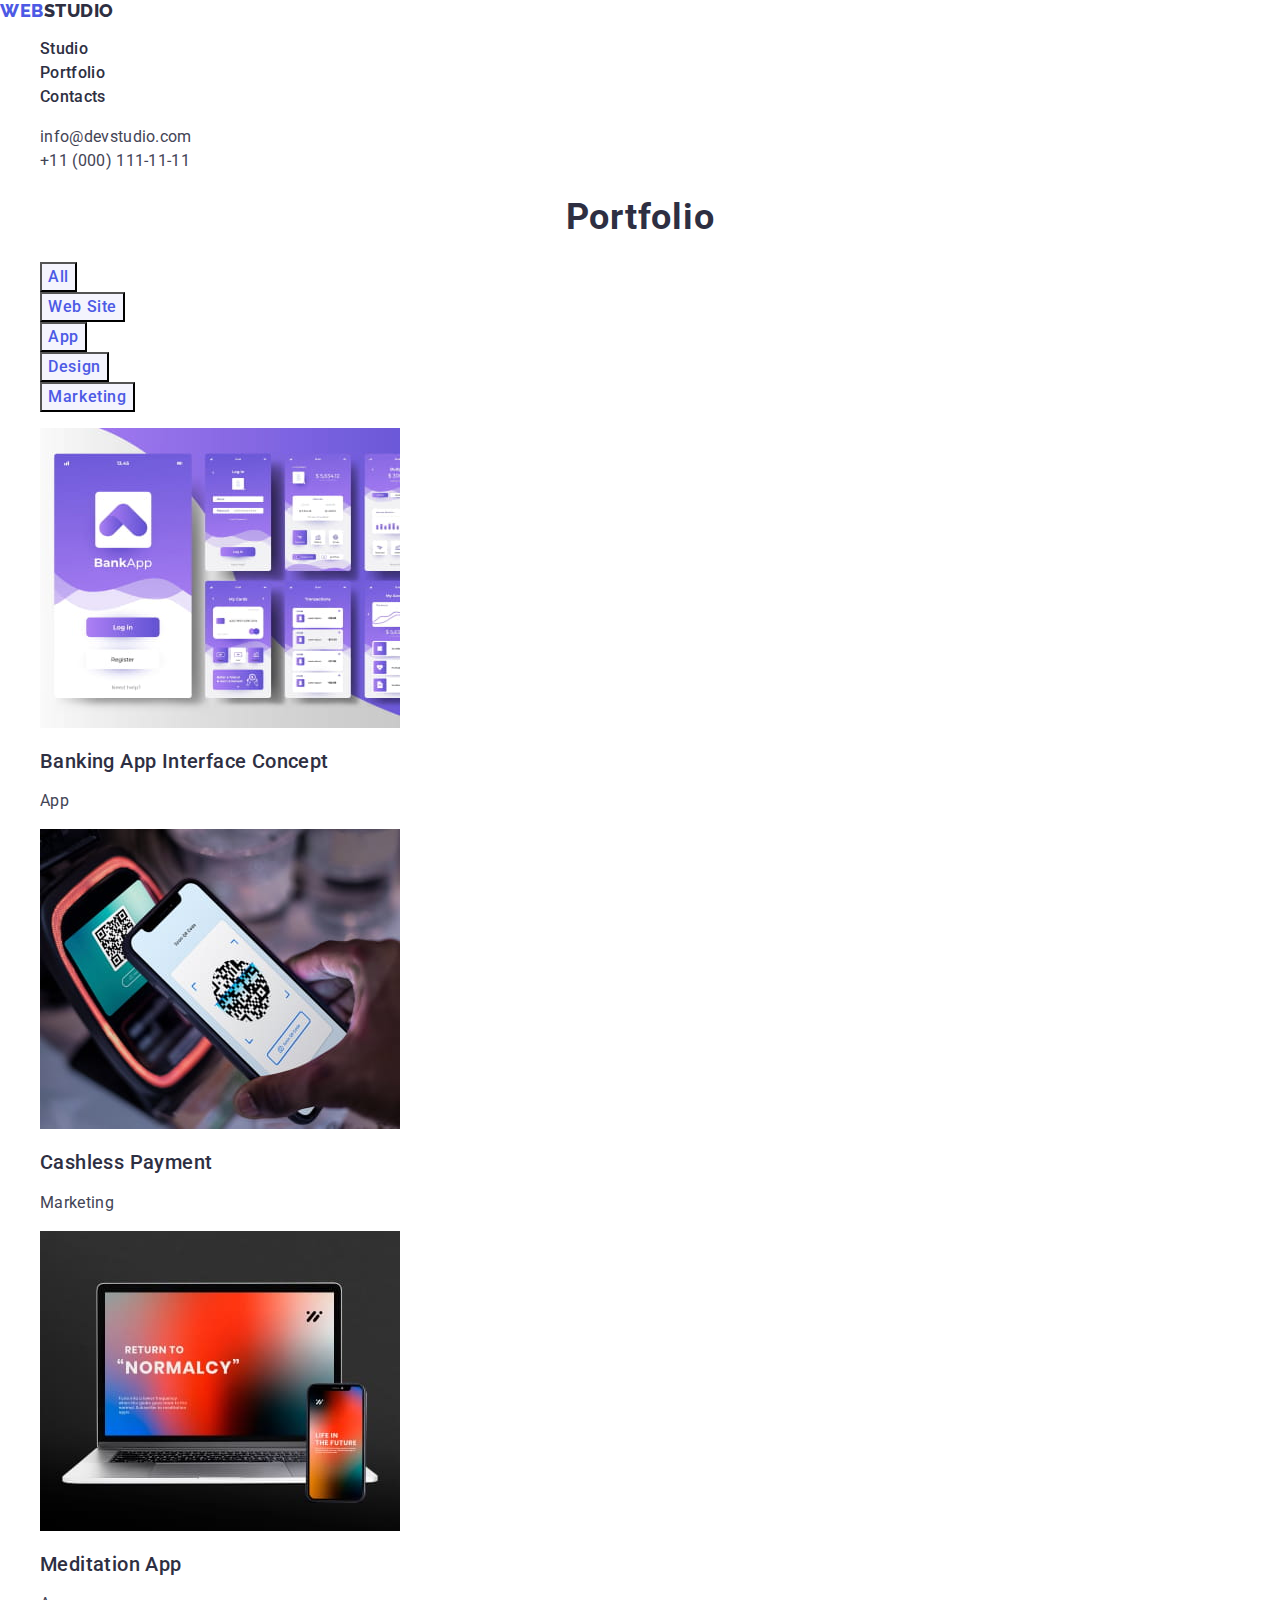
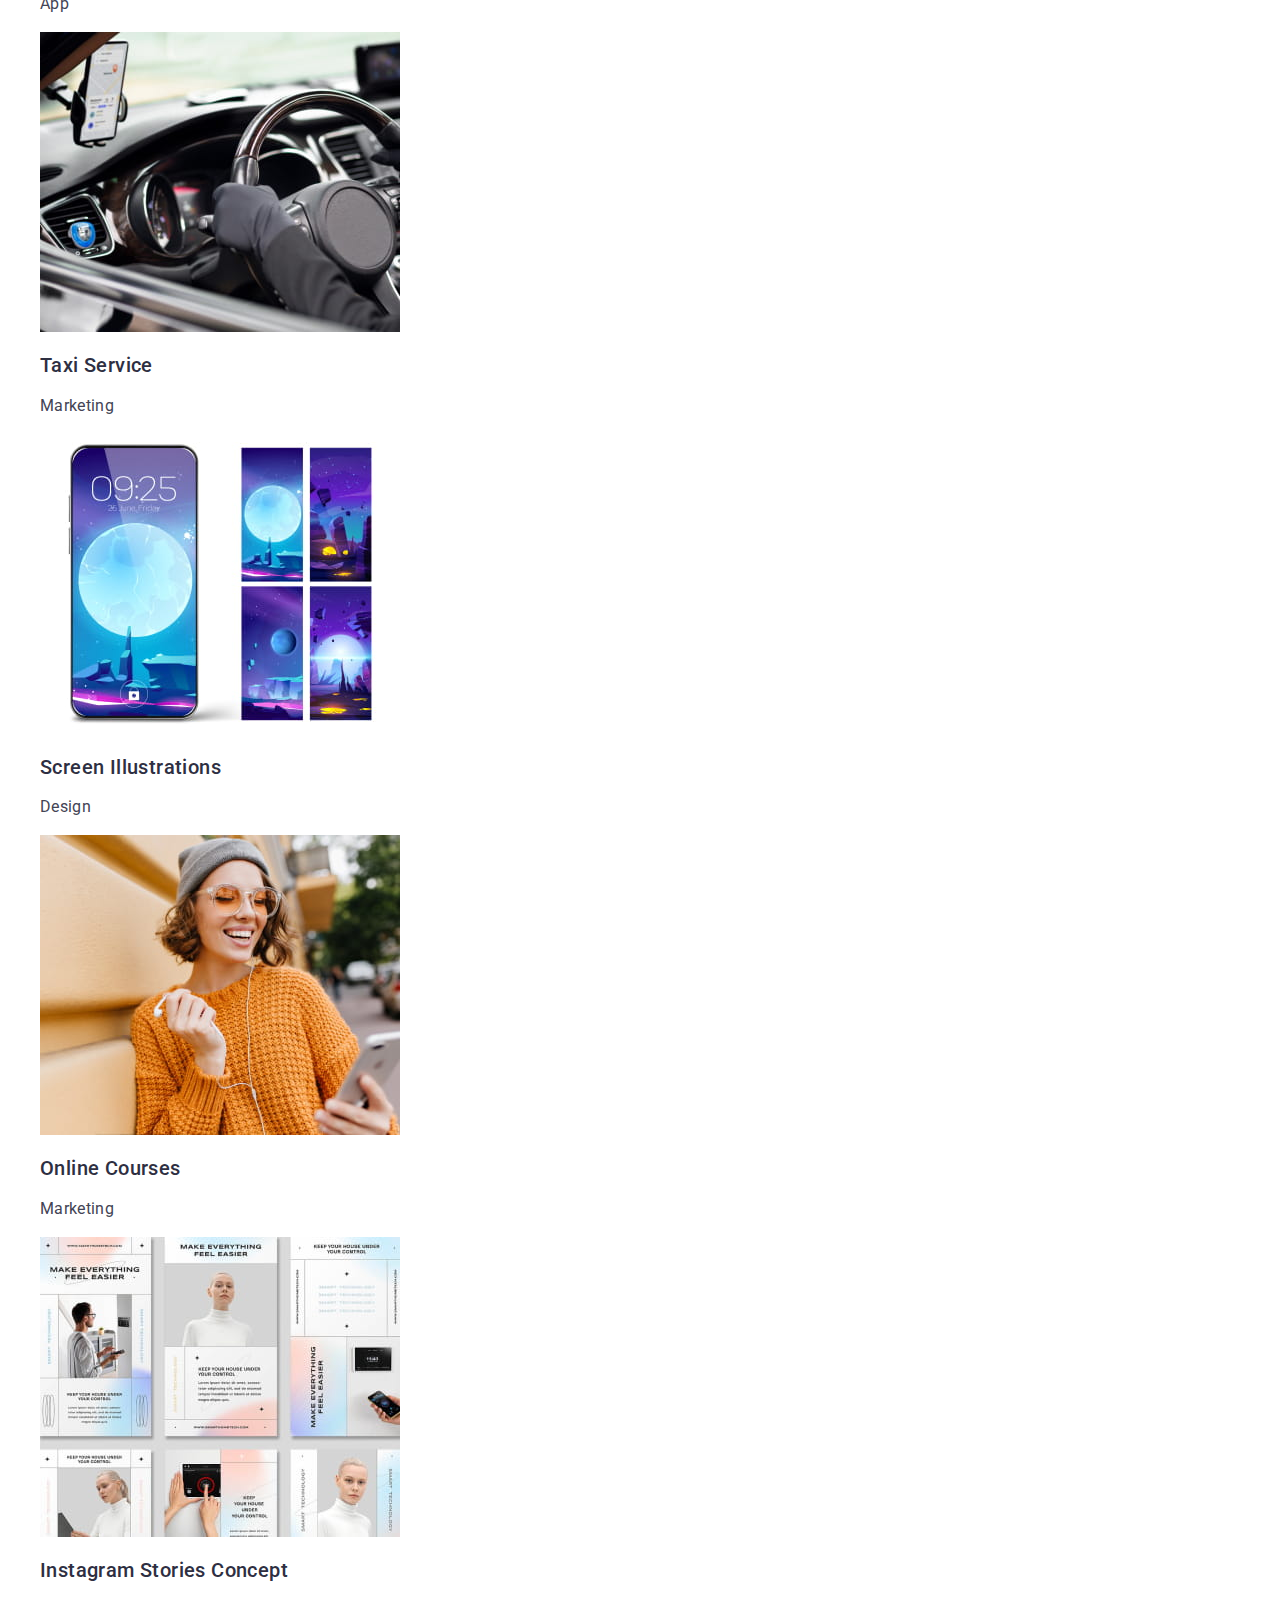
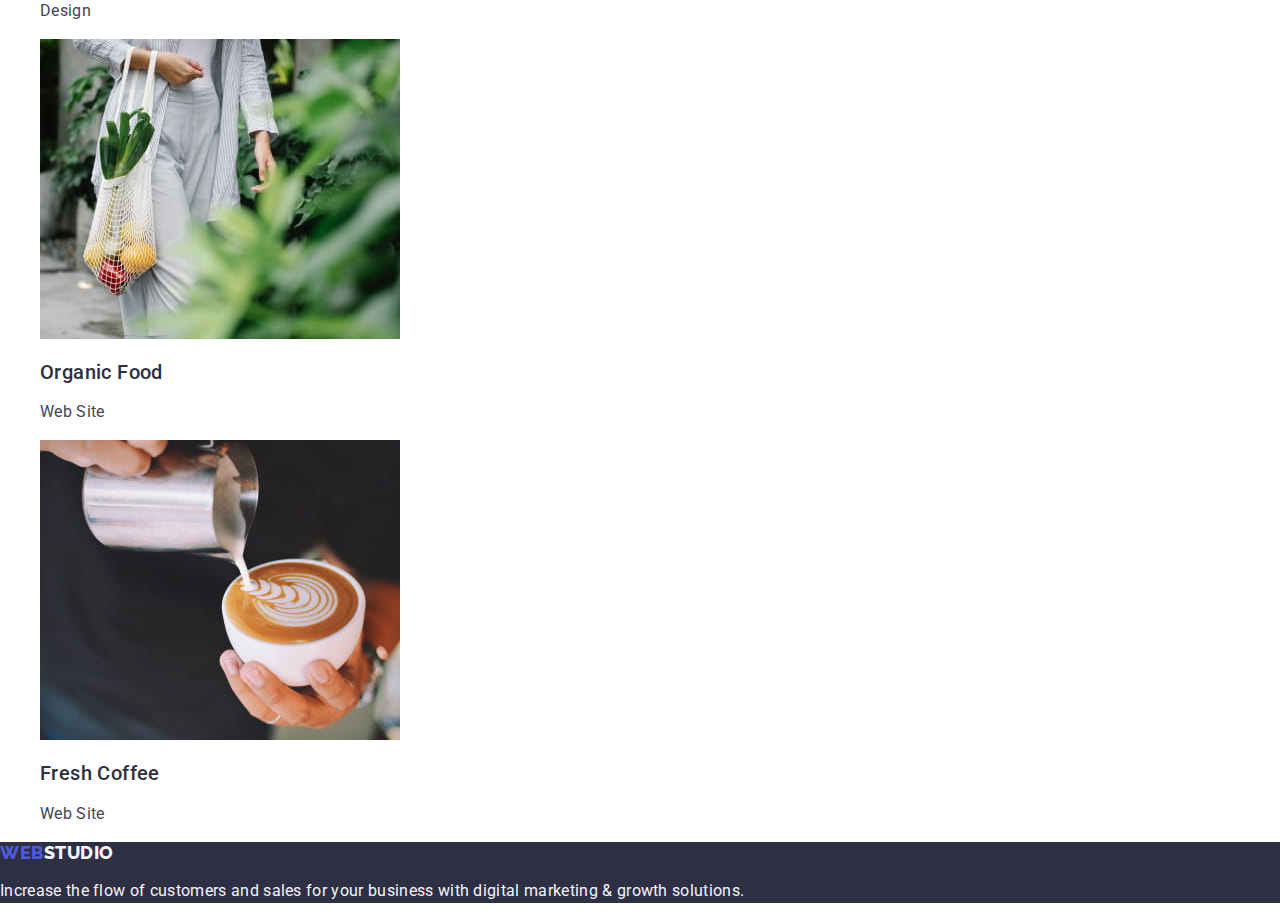
==== portfolio.html @ bcb32aa7 "add" ====
<!DOCTYPE html>
<html lang="en">
  <head>
    <meta charset="UTF-8">
    <meta name="viewport" content="width=device-width, initial-scale=1.0">
    <link rel="preconnect" href="https://fonts.googleapis.com">
    <link rel="preconnect" href="https://fonts.gstatic.com" crossorigin>
    <link
      href="https://fonts.googleapis.com/css2?family=Raleway:wght@800&family=Roboto:wght@400;500;700;900&display=swap"
      rel="stylesheet"
    >
    <link
      rel="stylesheet"
      href="https://cdnjs.cloudflare.com/ajax/libs/modern-normalize/1.0.0/modern-normalize.min.css"
    >
    <link rel="stylesheet" href="./css/styles.css">
    <title>Portfolio</title>
  </head>
  <body>
    
    <!--Шапка сайту-->
    <header class="header">
      <nav>
        <a class="logo link" href="./index.html">Web<span class="logo-color link">Studio</span></a>
        <ul class="menu-list list">
          <li class="menu-item">
            <a class="menu-link link" href="./index.html">Studio</a>
          </li>
          <li class="menu-item">
            <a class="menu-link link" href="./portfolio.html">Portfolio</a>
          </li>
          <li class="menu-item">
            <a class="menu-link link" href="">Contacts</a>
          </li>
        </ul>
      </nav>
        <address class="header-contacts">
          <ul class="address-list list">
            <li class="address-item">
              <a class="contact-link link" href="mailto:info@devstudio.com">info@devstudio.com</a>
            </li>
            <li class="address-item">
              <a class="contact-link link" href="tel:+110001111111">+11 (000) 111-11-11</a>
            </li>
          </ul>
        </address>
    </header>

    <main>
      <section class="gallery">
        <h1 class="section-title">Portfolio</h1>

        <!--Каталог -->
        <ul class="catalog-list list">
          <li class="catalog-item">
            <button class="menu-btn" type="button">All</button>
          </li>
          <li class="catalog-item">
            <button class="menu-btn" type="button">Web Site</button>
          </li>
          <li class="catalog-item">
            <button class="menu-btn" type="button">App</button>
          </li>
          <li class="catalog-item">
            <button class="menu-btn" type="button">Design</button>
          </li>
          <li class="catalog-item">
            <button class="menu-btn" type="button">Marketing</button>
          </li>
        </ul>

        <!--Галерея-->
        <ul class="gallery-list list">
          <li class="gallery-item">
            <a class="gallery-link link" href="">
            <img src="./images/gallery/img1.jpg" alt="App" width="360" height="300">
            <h2 class="gallery-title">Banking App Interface Concept</h2>
            <p class="gallery-name">App</p>
            </a>
          </li>
          <li class="gallery-item">
            <a class="gallery-link link" href="">
            <img src="./images/gallery/img2.jpg" alt="Phone" width="360" height="300">
            <h2 class="gallery-title">Cashless Payment</h2>
            <p class="gallery-name">Marketing</p>
            </a>
          </li>
          <li class="gallery-item">
            <a class="gallery-link link" href="">
            <img src="./images/gallery/img3.jpg" alt="Notebook" width="360" height="300">
            <h2 class="gallery-title">Meditation App</h2>
            <p class="gallery-name">App</p>
            </a>
          </li>
          <li class="gallery-item">
            <a class="gallery-link link" href="">
            <img src="./images/gallery/img4.jpg" alt="Car" width="360" height="300">
            <h2 class="gallery-title">Taxi Service</h2>
            <p class="gallery-name">Marketing</p>
            </a>
          </li>
          <li class="gallery-item">
            <a class="gallery-link link" href="">
            <img src="./images/gallery/img5.jpg" alt="Iphone" width="360" height="300">
            <h2 class="gallery-title">Screen Illustrations</h2>
            <p class="gallery-name">Design</p>
            </a>
          </li>
          <li class="gallery-item">
            <a class="gallery-link link" href="">
            <img src="./images/gallery/img6.jpg" alt="Women" width="360" height="300">
            <h2 class="gallery-title">Online Courses</h2>
            <p class="gallery-name">Marketing</p>
            </a>
          </li>
          <li class="gallery-item">
            <a class="gallery-link link" href="">
            <img src="./images/gallery/img7.jpg" alt="Instagram" width="360" height="300">
            <h2 class="gallery-title">Instagram Stories Concept</h2>
            <p class="gallery-name">Design</p>
            </a>
          </li>
          <li class="gallery-item">
            <a class="gallery-link link" href="">
            <img src="./images/gallery/img8.jpg" alt="Bag" width="360" height="300">
            <h2 class="gallery-title">Organic Food</h2>
            <p class="gallery-name">Web Site</p>
            </a>
          </li>
          <li class="gallery-item">
            <a class="gallery-link link" href="">
            <img src="./images/gallery/img9.jpg" alt="Coffe" width="360" height="300">
            <h2 class="gallery-title">Fresh Coffee</h2>
            <p class="gallery-name">Web Site</p>
            </a>
          </li>
        </ul>
      </section>
    </main>

    <!-- Підвал-->
    <footer class="footer">
      <a class="footer-logo link" href="/">Web<span class="footer-color link">Studio</span></a>
      <p class="footer-text">
        Increase the flow of customers and sales for your business with digital marketing & growth
        solutions.
      </p>
    </footer>
  </body>
</html>
---- css/styles.css ----
:root {
  --navyblue: #2e2f42;
  --slate: #434455;
  --white: #fff;
  --iris: #4d5ae5;
  --ocean: #404bbf;
  --cloud: #f4f4fd;
  --cornflower: #e7e9fc;
}

/* Reset Styles */

.list {
  list-style: none;
}

.link {
  text-decoration: none;
}

/* ОСНОВНІ СТИЛІ */

body {
  font-family: 'Roboto', sans-serif;
  font-size: 16px;
  font-style: normal;
  font-weight: 400;
  color: #434455;
  letter-spacing: 0.02em;
  background-color: #ffffff;
}

/* Шапка сайту */

.header {
  background-color: var(--white);
}

.logo {
  color: var(--iris);
  font-family: 'Raleway', sans-serif;
  font-size: 18px;
  font-style: normal;
  font-weight: 800;
  line-height: 1.17;
  letter-spacing: 0.54px;
  text-transform: uppercase;
}

.logo-color {
  color: var(--navyblue);
  font-family: 'Raleway', sans-serif;
  font-size: 18px;
  font-style: normal;
  font-weight: 800;
  line-height: 1.17;
  letter-spacing: 0.54px;
  text-transform: uppercase;
}

.menu-link {
  color: var(--navyblue);
  font-size: 16px;
  font-style: normal;
  font-weight: 500;
  line-height: 1.5;
  letter-spacing: 0.32px;
}

.menu-link:hover,
.menu-link:focus {
  color: var(--ocean);
}

.header-contacts {
  font-style: normal
}

.contact-link {
  color: var(--slate);
  line-height: 1.5;
  letter-spacing: 0.32px;
}

.contact-link:hover,
.contact-link:focus {
  color: var(--ocean);
}

/* Блок Герой */

.hero {
  background-color: var(--navyblue);
}

.hero-title {
  color: var(--white);
  text-align: center;
  font-size: 56px;
  font-weight: 700;
  line-height: 1.07;
  letter-spacing: 1.12px;
}

.hero-button {
  color: var(--white);
  background-color: var(--iris);
  font-weight: 500;
  line-height: 1.5;
  letter-spacing: 0.04em;
  cursor: pointer;
}

.hero-button:hover,
.hero-button:focus {
  background-color: var(--ocean);
}

/* Інформаційний блок */

.info-title {
  color: var(--navyblue);
  font-size: 20px;
  font-weight: 500;
  line-height: 1.2;
  letter-spacing: 0.02em;
}

.info-text {
  color: var(--slate);
  line-height: 1.5;
  letter-spacing: 0.02em;
}

/* Секція */

.section-title {
  color: var(--navyblue);
  text-align: center;
  font-size: 36px;
  font-weight: 700;
  line-height: 1.11;
  letter-spacing: 0.02em;
  text-transform: capitalize;
}

/* Чим ми займаємося */

/* Наша команда */

.team {
  background-color: var(--cloud);
}

.team-list {
  background-color: var(--white);
}

.team-item {
  background-color: var(--white);
}

.team-name {
  color: var(--navyblue);
  font-size: 20px;
  font-weight: 500;
  line-height: 1.2;
  letter-spacing: 0.02em;
}

.team-position {
  color: var(--slate);
  line-height: 1.5;
  letter-spacing: 0.02em;
}

/* Підвал */

.footer {
  background-color: var(--navyblue);
}

.footer-logo {
  color: var(--iris);
  font-family: 'Raleway', sans-serif;
  font-size: 18px;
  font-style: normal;
  font-weight: 800;
  line-height: 1.17;
  letter-spacing: 0.03em;
  text-transform: uppercase;
}

.footer-color {
  color: var(--cloud);
  font-family: 'Raleway', sans-serif;
  font-size: 18px;
  font-style: normal;
  font-weight: 800;
  line-height: 1.17;
  letter-spacing: 0.03em;
  text-transform: uppercase;
}

.footer-text {
  color: var(--cloud);
  line-height: 1.5;
  letter-spacing: 0.02em;
}

/* Styles PORTFOLIO */

/* Каталог */

.menu-btn {
  color: var(--iris);
  background-color: var(--cloud);
  font-weight: 500;
  line-height: 1.5;
  letter-spacing: 0.04em;
  cursor: pointer;
}

.menu-btn:hover,
.menu-btn:focus {
  color: var(--white);
  background-color: var(--ocean);
}

/* Галерея */

.gallery-title {
  color: var(--navyblue);
  font-size: 20px;
  font-weight: 500;
  line-height: 1.2;
  letter-spacing: 0.02em;
}

.gallery-name {
  font-size: 16px;
  color: var(--slate);
  line-height: 1.5;
  letter-spacing: 0.02em;
}
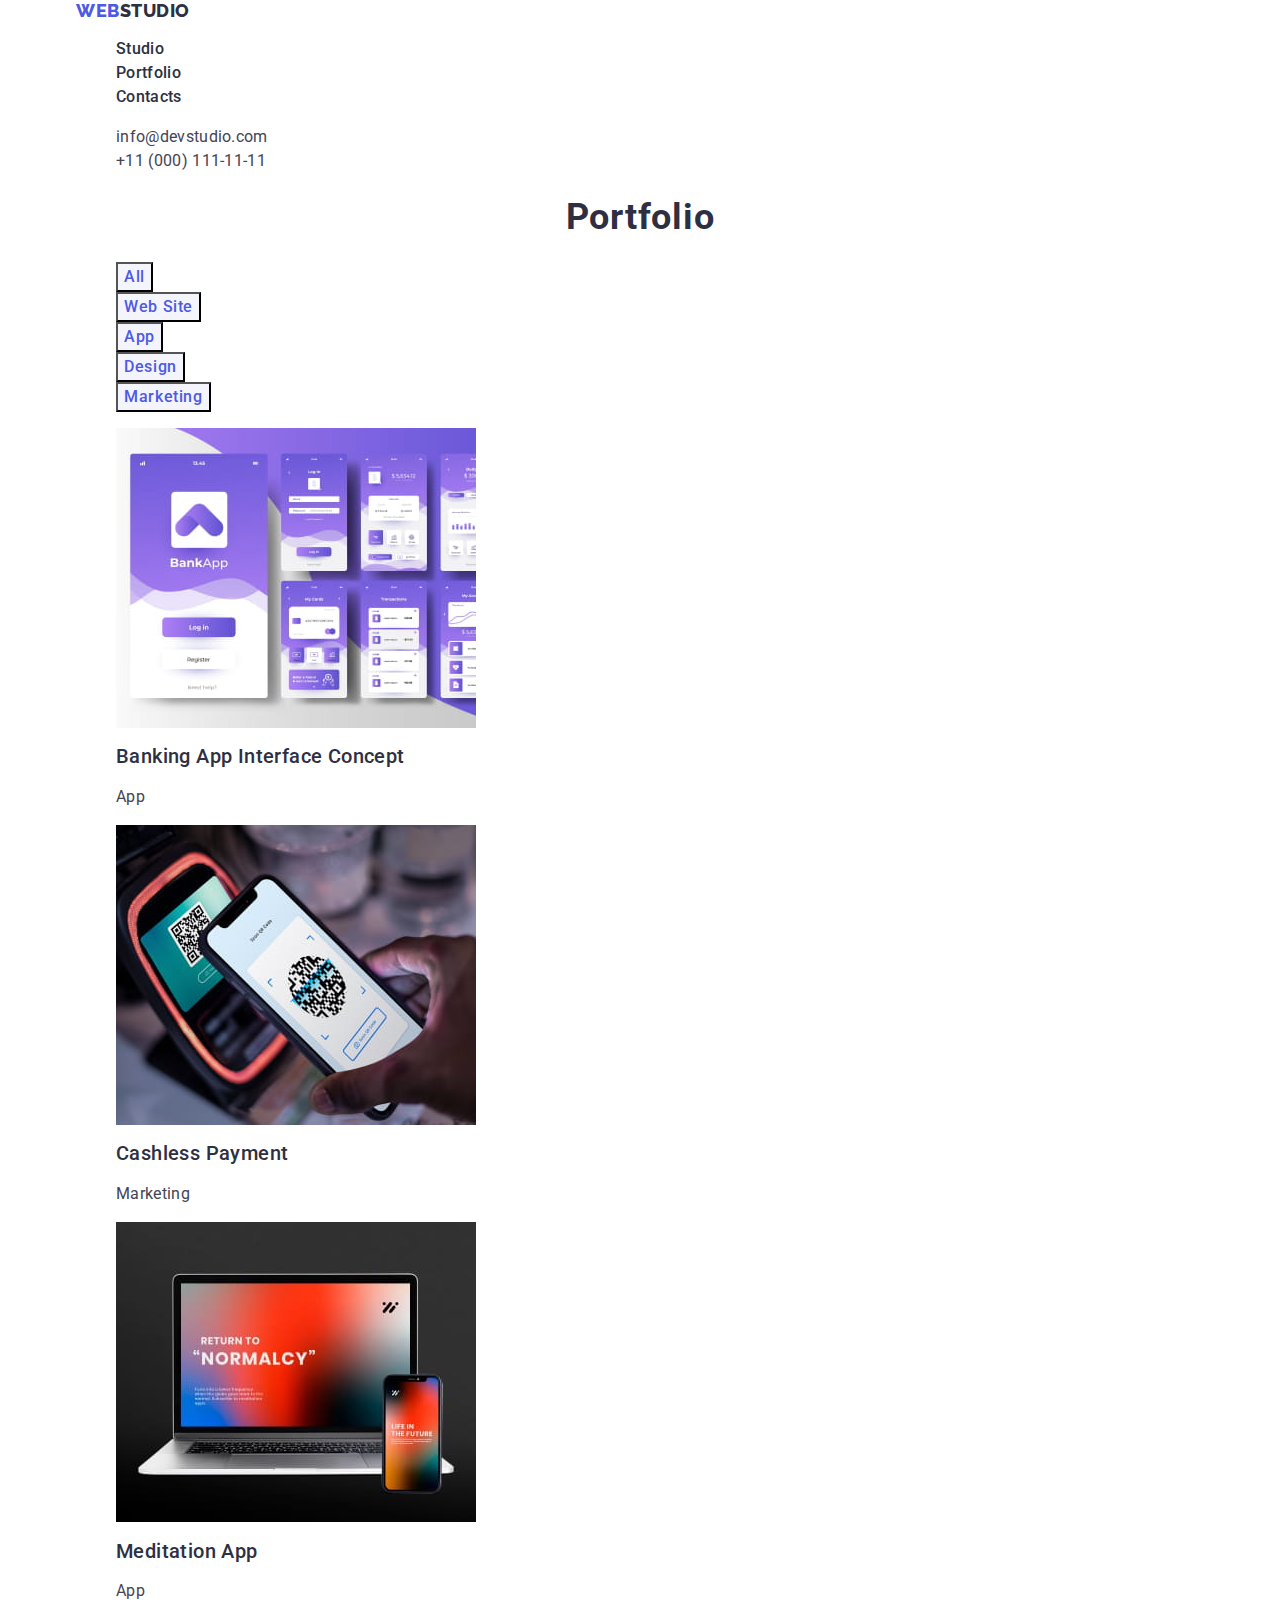
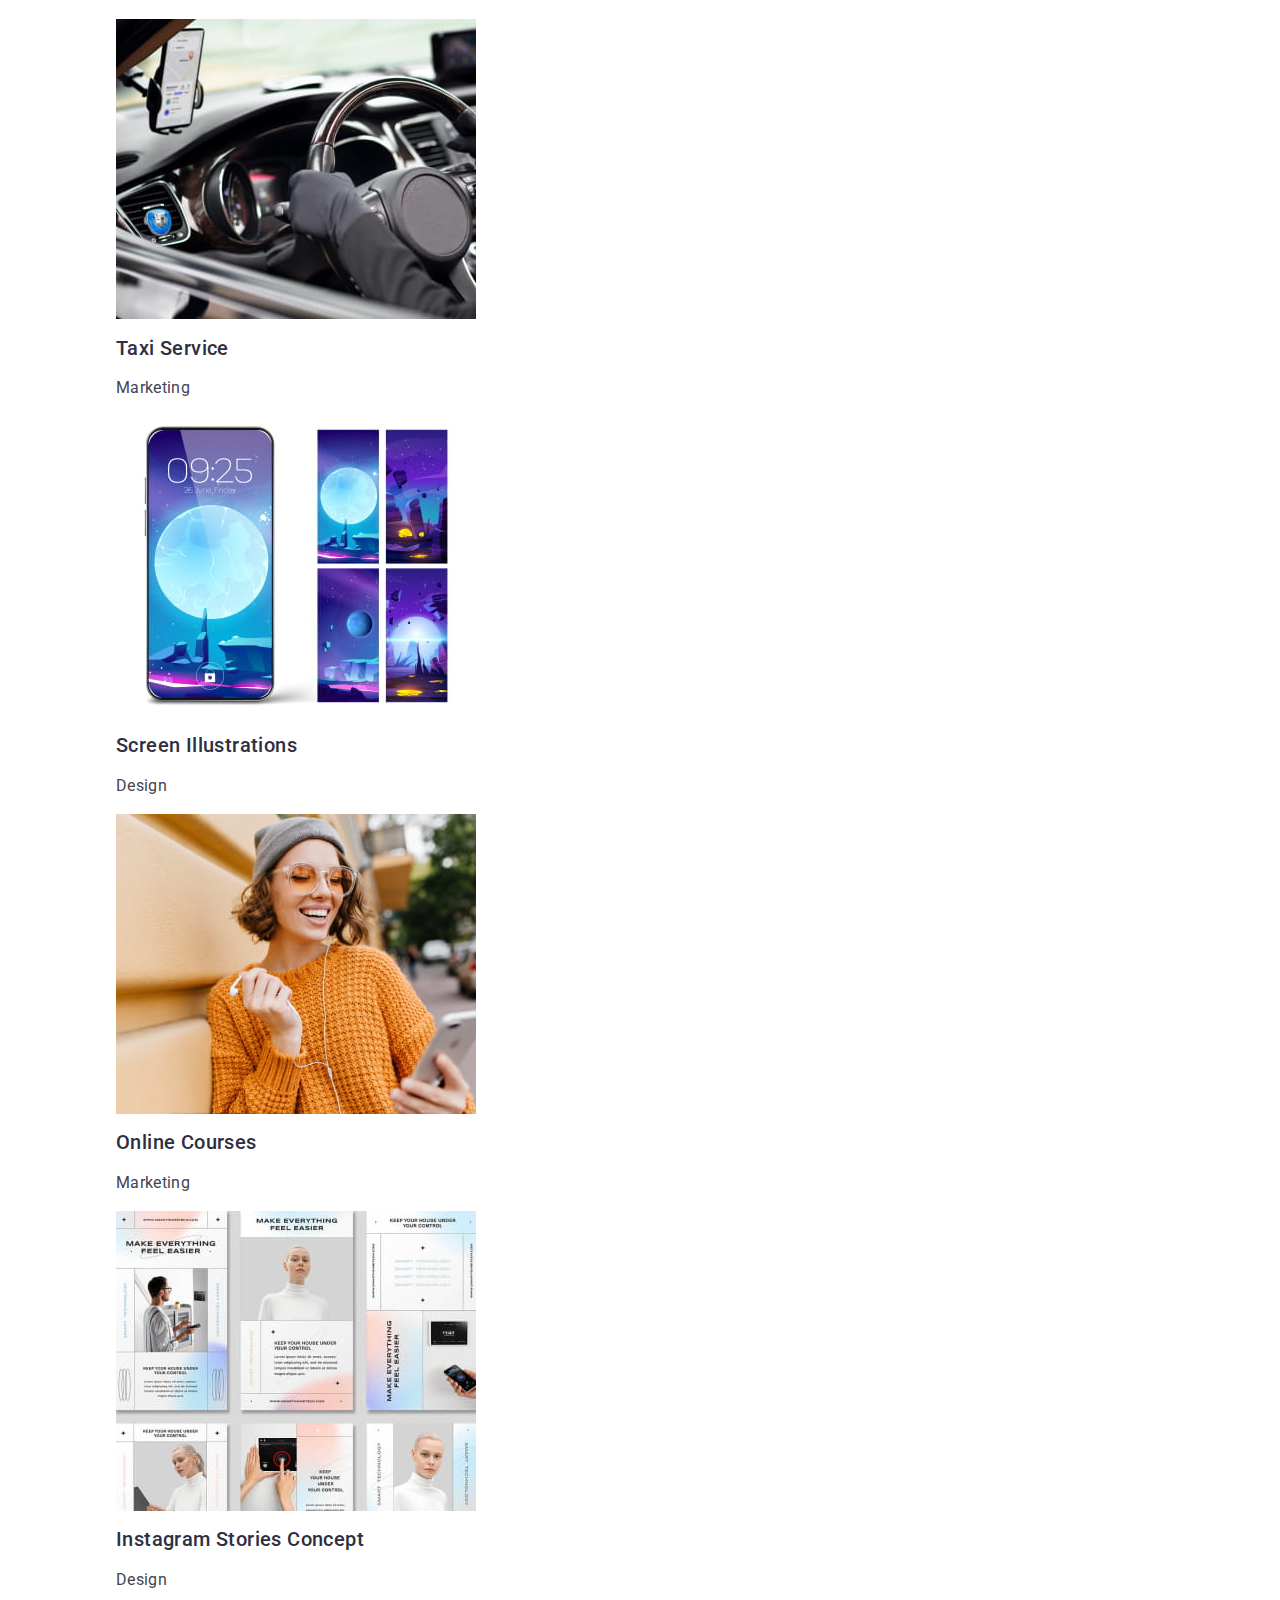
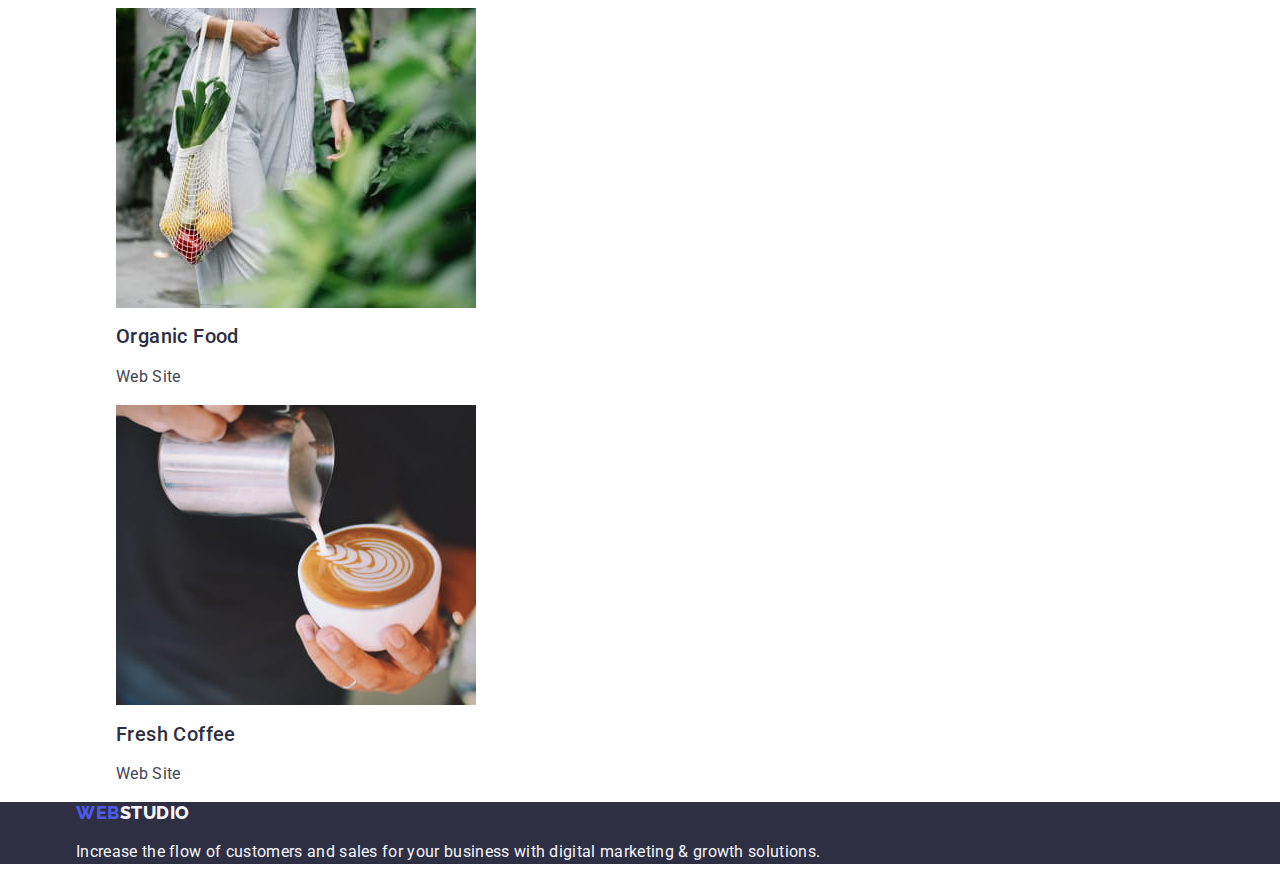
==== commit 5ffc63d1: "add" ====
--- a/portfolio.html
+++ b/portfolio.html
@@ -20,6 +20,7 @@
     
     <!--Шапка сайту-->
     <header class="header">
+      <div class="container">
       <nav>
         <a class="logo link" href="./index.html">Web<span class="logo-color link">Studio</span></a>
         <ul class="menu-list list">
@@ -44,10 +45,12 @@
             </li>
           </ul>
         </address>
+      </div>
     </header>
 
     <main>
       <section class="gallery">
+        <div class="container">
         <h1 class="section-title">Portfolio</h1>
 
         <!--Каталог -->
@@ -135,16 +138,19 @@
             </a>
           </li>
         </ul>
+      </div>
       </section>
     </main>
 
     <!-- Підвал-->
     <footer class="footer">
+      <div class="container">
       <a class="footer-logo link" href="/">Web<span class="footer-color link">Studio</span></a>
       <p class="footer-text">
         Increase the flow of customers and sales for your business with digital marketing & growth
         solutions.
       </p>
+    </div>
     </footer>
   </body>
 </html>
--- a/css/styles.css
+++ b/css/styles.css
@@ -30,6 +30,31 @@
   background-color: #ffffff;
 }
 
+img {
+  display: block;
+  max-width: 100%;
+  height: auto;
+}
+
+.visually-hidden {
+  position: absolute;
+  width: 1px;
+  height: 1px;
+  margin: -1px;
+  border: 0;
+  padding: 0;
+  white-space: nowrap;
+  clip-path: inset(100%);
+  clip: rect(0 0 0 0);
+  overflow: hidden;
+}
+
+.container {
+  width: 1158px;
+  margin: 0 auto;
+  padding: 0 15px;
+}
+
 /* Шапка сайту */
 
 .header {
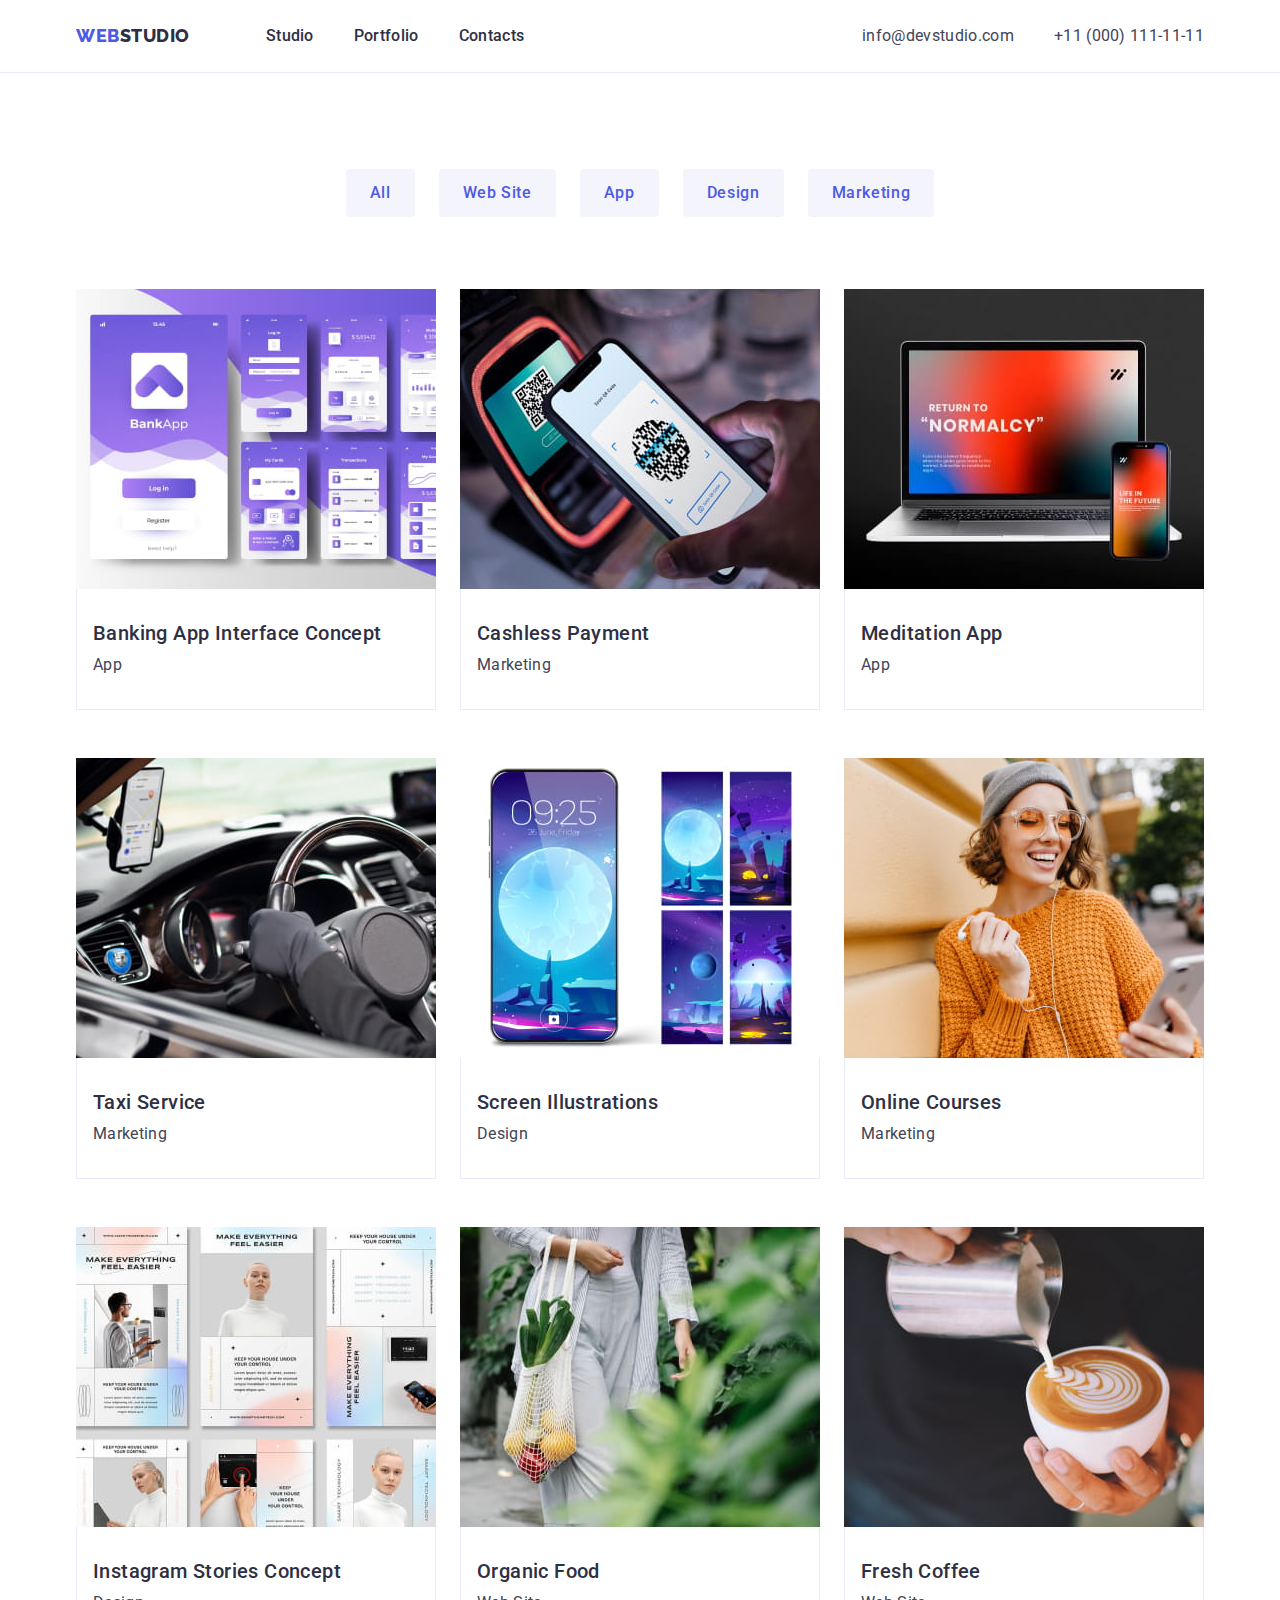
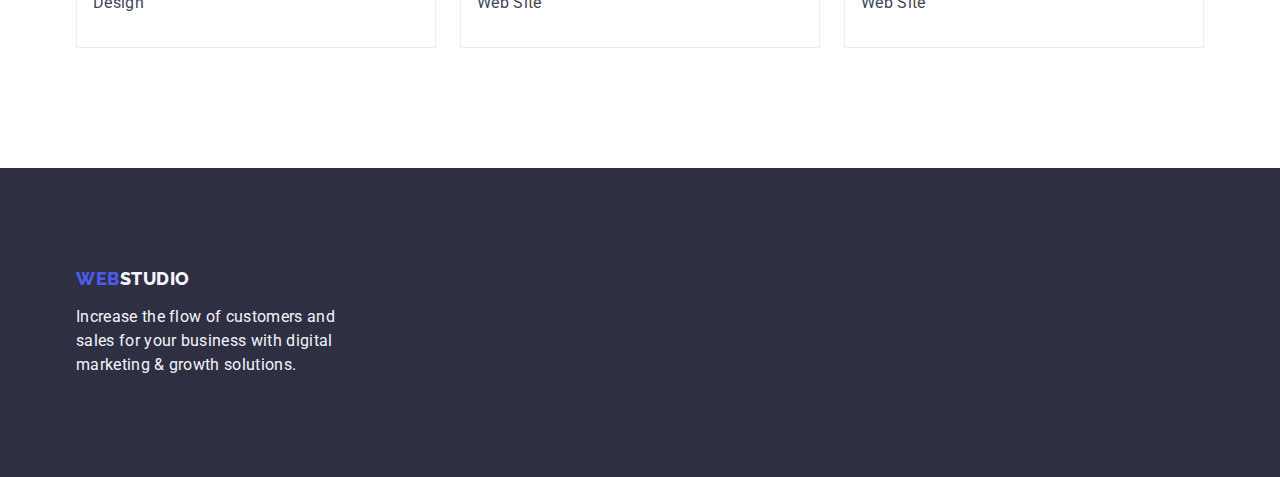
==== commit c124a023: "add" ====
--- a/portfolio.html
+++ b/portfolio.html
@@ -1,40 +1,41 @@
 <!DOCTYPE html>
 <html lang="en">
   <head>
-    <meta charset="UTF-8">
-    <meta name="viewport" content="width=device-width, initial-scale=1.0">
-    <link rel="preconnect" href="https://fonts.googleapis.com">
-    <link rel="preconnect" href="https://fonts.gstatic.com" crossorigin>
+    <meta charset="UTF-8" />
+    <meta name="viewport" content="width=device-width, initial-scale=1.0" />
+    <link rel="preconnect" href="https://fonts.googleapis.com" />
+    <link rel="preconnect" href="https://fonts.gstatic.com" crossorigin />
     <link
       href="https://fonts.googleapis.com/css2?family=Raleway:wght@800&family=Roboto:wght@400;500;700;900&display=swap"
       rel="stylesheet"
-    >
+    />
     <link
       rel="stylesheet"
       href="https://cdnjs.cloudflare.com/ajax/libs/modern-normalize/1.0.0/modern-normalize.min.css"
-    >
-    <link rel="stylesheet" href="./css/styles.css">
+    />
+    <link rel="stylesheet" href="./css/styles.css" />
     <title>Portfolio</title>
   </head>
   <body>
-    
     <!--Шапка сайту-->
     <header class="header">
-      <div class="container">
-      <nav>
-        <a class="logo link" href="./index.html">Web<span class="logo-color link">Studio</span></a>
-        <ul class="menu-list list">
-          <li class="menu-item">
-            <a class="menu-link link" href="./index.html">Studio</a>
-          </li>
-          <li class="menu-item">
-            <a class="menu-link link" href="./portfolio.html">Portfolio</a>
-          </li>
-          <li class="menu-item">
-            <a class="menu-link link" href="">Contacts</a>
-          </li>
-        </ul>
-      </nav>
+      <div class="container header-nav">
+        <nav class="header-nav">
+          <a class="logo link" href="./index.html"
+            >Web<span class="logo-color link">Studio</span></a
+          >
+          <ul class="menu-list list">
+            <li class="menu-item">
+              <a class="menu-link link" href="./index.html">Studio</a>
+            </li>
+            <li class="menu-item">
+              <a class="menu-link link" href="./portfolio.html">Portfolio</a>
+            </li>
+            <li class="menu-item">
+              <a class="menu-link link" href="">Contacts</a>
+            </li>
+          </ul>
+        </nav>
         <address class="header-contacts">
           <ul class="address-list list">
             <li class="address-item">
@@ -51,106 +52,124 @@
     <main>
       <section class="gallery">
         <div class="container">
-        <h1 class="section-title">Portfolio</h1>
+          <h1 class="visually-hidden">Portfolio</h1>
 
-        <!--Каталог -->
-        <ul class="catalog-list list">
-          <li class="catalog-item">
-            <button class="menu-btn" type="button">All</button>
-          </li>
-          <li class="catalog-item">
-            <button class="menu-btn" type="button">Web Site</button>
-          </li>
-          <li class="catalog-item">
-            <button class="menu-btn" type="button">App</button>
-          </li>
-          <li class="catalog-item">
-            <button class="menu-btn" type="button">Design</button>
-          </li>
-          <li class="catalog-item">
-            <button class="menu-btn" type="button">Marketing</button>
-          </li>
-        </ul>
+          <!--Каталог -->
+          <ul class="catalog-list list">
+            <li class="catalog-item">
+              <button class="menu-btn" type="button">All</button>
+            </li>
+            <li class="catalog-item">
+              <button class="menu-btn" type="button">Web Site</button>
+            </li>
+            <li class="catalog-item">
+              <button class="menu-btn" type="button">App</button>
+            </li>
+            <li class="catalog-item">
+              <button class="menu-btn" type="button">Design</button>
+            </li>
+            <li class="catalog-item">
+              <button class="menu-btn" type="button">Marketing</button>
+            </li>
+          </ul>
 
-        <!--Галерея-->
-        <ul class="gallery-list list">
-          <li class="gallery-item">
-            <a class="gallery-link link" href="">
-            <img src="./images/gallery/img1.jpg" alt="App" width="360" height="300">
-            <h2 class="gallery-title">Banking App Interface Concept</h2>
-            <p class="gallery-name">App</p>
-            </a>
-          </li>
-          <li class="gallery-item">
-            <a class="gallery-link link" href="">
-            <img src="./images/gallery/img2.jpg" alt="Phone" width="360" height="300">
-            <h2 class="gallery-title">Cashless Payment</h2>
-            <p class="gallery-name">Marketing</p>
-            </a>
-          </li>
-          <li class="gallery-item">
-            <a class="gallery-link link" href="">
-            <img src="./images/gallery/img3.jpg" alt="Notebook" width="360" height="300">
-            <h2 class="gallery-title">Meditation App</h2>
-            <p class="gallery-name">App</p>
-            </a>
-          </li>
-          <li class="gallery-item">
-            <a class="gallery-link link" href="">
-            <img src="./images/gallery/img4.jpg" alt="Car" width="360" height="300">
-            <h2 class="gallery-title">Taxi Service</h2>
-            <p class="gallery-name">Marketing</p>
-            </a>
-          </li>
-          <li class="gallery-item">
-            <a class="gallery-link link" href="">
-            <img src="./images/gallery/img5.jpg" alt="Iphone" width="360" height="300">
-            <h2 class="gallery-title">Screen Illustrations</h2>
-            <p class="gallery-name">Design</p>
-            </a>
-          </li>
-          <li class="gallery-item">
-            <a class="gallery-link link" href="">
-            <img src="./images/gallery/img6.jpg" alt="Women" width="360" height="300">
-            <h2 class="gallery-title">Online Courses</h2>
-            <p class="gallery-name">Marketing</p>
-            </a>
-          </li>
-          <li class="gallery-item">
-            <a class="gallery-link link" href="">
-            <img src="./images/gallery/img7.jpg" alt="Instagram" width="360" height="300">
-            <h2 class="gallery-title">Instagram Stories Concept</h2>
-            <p class="gallery-name">Design</p>
-            </a>
-          </li>
-          <li class="gallery-item">
-            <a class="gallery-link link" href="">
-            <img src="./images/gallery/img8.jpg" alt="Bag" width="360" height="300">
-            <h2 class="gallery-title">Organic Food</h2>
-            <p class="gallery-name">Web Site</p>
-            </a>
-          </li>
-          <li class="gallery-item">
-            <a class="gallery-link link" href="">
-            <img src="./images/gallery/img9.jpg" alt="Coffe" width="360" height="300">
-            <h2 class="gallery-title">Fresh Coffee</h2>
-            <p class="gallery-name">Web Site</p>
-            </a>
-          </li>
-        </ul>
-      </div>
+          <!--Галерея-->
+          <ul class="gallery-list list">
+            <li class="gallery-item">
+              <a class="gallery-link link" href="">
+                <img src="./images/gallery/img1.jpg" alt="App" width="360" height="300" />
+                <div class="gallery-description">
+                  <h2 class="gallery-title">Banking App Interface Concept</h2>
+                  <p class="gallery-name">App</p>
+                </div>
+              </a>
+            </li>
+            <li class="gallery-item">
+              <a class="gallery-link link" href="">
+                <img src="./images/gallery/img2.jpg" alt="Phone" width="360" height="300" />
+                <div class="gallery-description">
+                  <h2 class="gallery-title">Cashless Payment</h2>
+                  <p class="gallery-name">Marketing</p>
+                </div>
+              </a>
+            </li>
+            <li class="gallery-item">
+              <a class="gallery-link link" href="">
+                <img src="./images/gallery/img3.jpg" alt="Notebook" width="360" height="300" />
+                <div class="gallery-description">
+                  <h2 class="gallery-title">Meditation App</h2>
+                  <p class="gallery-name">App</p>
+                </div>
+              </a>
+            </li>
+            <li class="gallery-item">
+              <a class="gallery-link link" href="">
+                <img src="./images/gallery/img4.jpg" alt="Car" width="360" height="300" />
+                <div class="gallery-description">
+                  <h2 class="gallery-title">Taxi Service</h2>
+                  <p class="gallery-name">Marketing</p>
+                </div>
+              </a>
+            </li>
+            <li class="gallery-item">
+              <a class="gallery-link link" href="">
+                <img src="./images/gallery/img5.jpg" alt="Iphone" width="360" height="300" />
+                <div class="gallery-description">
+                  <h2 class="gallery-title">Screen Illustrations</h2>
+                  <p class="gallery-name">Design</p>
+                </div>
+              </a>
+            </li>
+            <li class="gallery-item">
+              <a class="gallery-link link" href="">
+                <img src="./images/gallery/img6.jpg" alt="Women" width="360" height="300" />
+                <div class="gallery-description">
+                  <h2 class="gallery-title">Online Courses</h2>
+                  <p class="gallery-name">Marketing</p>
+                </div>
+              </a>
+            </li>
+            <li class="gallery-item">
+              <a class="gallery-link link" href="">
+                <img src="./images/gallery/img7.jpg" alt="Instagram" width="360" height="300" />
+                <div class="gallery-description">
+                  <h2 class="gallery-title">Instagram Stories Concept</h2>
+                  <p class="gallery-name">Design</p>
+                </div>
+              </a>
+            </li>
+            <li class="gallery-item">
+              <a class="gallery-link link" href="">
+                <img src="./images/gallery/img8.jpg" alt="Bag" width="360" height="300" />
+                <div class="gallery-description">
+                  <h2 class="gallery-title">Organic Food</h2>
+                  <p class="gallery-name">Web Site</p>
+                </div>
+              </a>
+            </li>
+            <li class="gallery-item">
+              <a class="gallery-link link" href="">
+                <img src="./images/gallery/img9.jpg" alt="Coffe" width="360" height="300" />
+                <div class="gallery-description">
+                  <h2 class="gallery-title">Fresh Coffee</h2>
+                  <p class="gallery-name">Web Site</p>
+                </div>
+              </a>
+            </li>
+          </ul>
+        </div>
       </section>
     </main>
 
     <!-- Підвал-->
     <footer class="footer">
       <div class="container">
-      <a class="footer-logo link" href="/">Web<span class="footer-color link">Studio</span></a>
-      <p class="footer-text">
-        Increase the flow of customers and sales for your business with digital marketing & growth
-        solutions.
-      </p>
-    </div>
+        <a class="footer-logo link" href="/">Web<span class="footer-color link">Studio</span></a>
+        <p class="footer-text">
+          Increase the flow of customers and sales for your business with digital marketing & growth
+          solutions.
+        </p>
+      </div>
     </footer>
   </body>
 </html>
--- a/css/styles.css
+++ b/css/styles.css
@@ -10,6 +10,18 @@
 
 /* Reset Styles */
 
+h1,
+h2,
+h3,
+h4,
+h5,
+h6,
+p,
+ul {
+  margin: 0;
+  padding: 0;
+}
+
 .list {
   list-style: none;
 }
@@ -23,17 +35,23 @@
 body {
   font-family: 'Roboto', sans-serif;
   font-size: 16px;
-  font-style: normal;
-  font-weight: 400;
   color: #434455;
   letter-spacing: 0.02em;
-  background-color: #ffffff;
+  background-color: --white;
 }
 
 img {
   display: block;
   max-width: 100%;
   height: auto;
+}
+
+button {
+  cursor: pointer;
+}
+
+a {
+  text-decoration: none;
 }
 
 .visually-hidden {
@@ -59,37 +77,43 @@
 
 .header {
   background-color: var(--white);
+  border-bottom: 1px solid var(--cornflower, #E7E9FC);
+}
+
+.header-nav {
+  display: flex;
+  align-items: center;
 }
 
 .logo {
   color: var(--iris);
   font-family: 'Raleway', sans-serif;
   font-size: 18px;
-  font-style: normal;
   font-weight: 800;
   line-height: 1.17;
   letter-spacing: 0.54px;
   text-transform: uppercase;
+  display: inline-block;
+  margin-right: 76px;
 }
 
 .logo-color {
   color: var(--navyblue);
-  font-family: 'Raleway', sans-serif;
-  font-size: 18px;
-  font-style: normal;
-  font-weight: 800;
-  line-height: 1.17;
-  letter-spacing: 0.54px;
-  text-transform: uppercase;
+}
+
+.menu-list {
+  display: flex;
+  gap: 40px;
 }
 
 .menu-link {
   color: var(--navyblue);
   font-size: 16px;
-  font-style: normal;
   font-weight: 500;
   line-height: 1.5;
   letter-spacing: 0.32px;
+  padding-top: 24px;
+  padding-bottom: 24px;
 }
 
 .menu-link:hover,
@@ -98,13 +122,22 @@
 }
 
 .header-contacts {
-  font-style: normal
+  font-style: normal;
+  margin-left: auto;
+}
+
+.address-list {
+  display: flex;
+  gap: 40px;
 }
 
 .contact-link {
   color: var(--slate);
   line-height: 1.5;
   letter-spacing: 0.32px;
+  display: inline-block;
+  padding-top: 24px;
+  padding-bottom: 24px;
 }
 
 .contact-link:hover,
@@ -116,6 +149,7 @@
 
 .hero {
   background-color: var(--navyblue);
+  padding: 188px 0;
 }
 
 .hero-title {
@@ -124,16 +158,24 @@
   font-size: 56px;
   font-weight: 700;
   line-height: 1.07;
-  letter-spacing: 1.12px;
+  letter-spacing: 0.02em;
+  margin: 0 auto;
+  margin-bottom: 48px;
+  max-width: 496px;
 }
 
 .hero-button {
+  display: block;
+  margin: 0 auto;
+  border: none;
+  border-radius: 4px;
+  padding: 16px 32px;
+  font-weight: 500;
+  line-height: 1.5;
+  letter-spacing: 0.04em;
   color: var(--white);
   background-color: var(--iris);
-  font-weight: 500;
-  line-height: 1.5;
-  letter-spacing: 0.04em;
-  cursor: pointer;
+  box-shadow: 0px 4px 4px 0px rgba(0, 0, 0, 0.15);
 }
 
 .hero-button:hover,
@@ -143,12 +185,26 @@
 
 /* Інформаційний блок */
 
+.info {
+  padding: 120px 0;
+}
+
+.info-list {
+  display: flex;
+  gap: 24px;
+}
+
+.info-item {
+  width: 264px;
+}
+
 .info-title {
   color: var(--navyblue);
   font-size: 20px;
   font-weight: 500;
   line-height: 1.2;
   letter-spacing: 0.02em;
+  margin-bottom: 8px;
 }
 
 .info-text {
@@ -163,26 +219,45 @@
   color: var(--navyblue);
   text-align: center;
   font-size: 36px;
-  font-weight: 700;
   line-height: 1.11;
   letter-spacing: 0.02em;
   text-transform: capitalize;
+  margin-bottom: 72px;
 }
 
 /* Чим ми займаємося */
+
+.works {
+  padding-bottom: 120px;
+}
+
+.works-list {
+  display: flex;
+  gap: 24px;
+}
 
 /* Наша команда */
 
 .team {
   background-color: var(--cloud);
+  padding: 120px 0;
 }
 
 .team-list {
-  background-color: var(--white);
+  display: flex;
+  gap: 24px;
 }
 
 .team-item {
   background-color: var(--white);
+  box-shadow: 0px 2px 1px 0px rgba(46, 47, 66, 0.08),
+  0px 1px 1px 0px rgba(46, 47, 66, 0.16),
+  0px 1px 6px 0px rgba(46, 47, 66, 0.08);
+border-radius: 0px 0px 4px 4px;
+}
+
+.team-description {
+  padding: 32px 0;
 }
 
 .team-name {
@@ -191,25 +266,30 @@
   font-weight: 500;
   line-height: 1.2;
   letter-spacing: 0.02em;
+  text-align: center;
+  margin-bottom: 8px;
 }
 
 .team-position {
   color: var(--slate);
   line-height: 1.5;
   letter-spacing: 0.02em;
+  text-align: center;
 }
 
 /* Підвал */
 
 .footer {
   background-color: var(--navyblue);
+  padding: 100px 0;
 }
 
 .footer-logo {
+  display: inline-block;
+  margin-bottom: 16px;
   color: var(--iris);
   font-family: 'Raleway', sans-serif;
   font-size: 18px;
-  font-style: normal;
   font-weight: 800;
   line-height: 1.17;
   letter-spacing: 0.03em;
@@ -218,16 +298,10 @@
 
 .footer-color {
   color: var(--cloud);
-  font-family: 'Raleway', sans-serif;
-  font-size: 18px;
-  font-style: normal;
-  font-weight: 800;
-  line-height: 1.17;
-  letter-spacing: 0.03em;
-  text-transform: uppercase;
 }
 
 .footer-text {
+  width: 264px;
   color: var(--cloud);
   line-height: 1.5;
   letter-spacing: 0.02em;
@@ -236,6 +310,17 @@
 /* Styles PORTFOLIO */
 
 /* Каталог */
+
+.gallery {
+  padding: 96px 0 120px;
+}
+
+.catalog-list {
+  display: flex;
+  justify-content: center;
+  gap: 24px;
+  margin-bottom: 72px;
+}
 
 .menu-btn {
   color: var(--iris);
@@ -244,22 +329,41 @@
   line-height: 1.5;
   letter-spacing: 0.04em;
   cursor: pointer;
+  border: 1px solid var(--color-cornflower);
+  border-radius: 4px;
+  padding: 12px 24px;
 }
 
 .menu-btn:hover,
 .menu-btn:focus {
   color: var(--white);
   background-color: var(--ocean);
+  box-shadow: 0px 2px 2px 0px rgba(0, 0, 0, 0.12),
+    0px 2px 1px 0px rgba(0, 0, 0, 0.08), 0px 3px 1px 0px rgba(0, 0, 0, 0.1);
+  border: 1px solid transparent;
 }
 
 /* Галерея */
 
+.gallery-list {
+  display: flex;
+  flex-wrap: wrap;
+  gap: 48px 24px;
+}
+
+.gallery-description {
+  border: 1px solid var(--cornflower);
+  border-top: none;
+  padding: 32px 16px;
+}
+
 .gallery-title {
   color: var(--navyblue);
   font-size: 20px;
   font-weight: 500;
   line-height: 1.2;
   letter-spacing: 0.02em;
+  margin-bottom: 8px;
 }
 
 .gallery-name {
